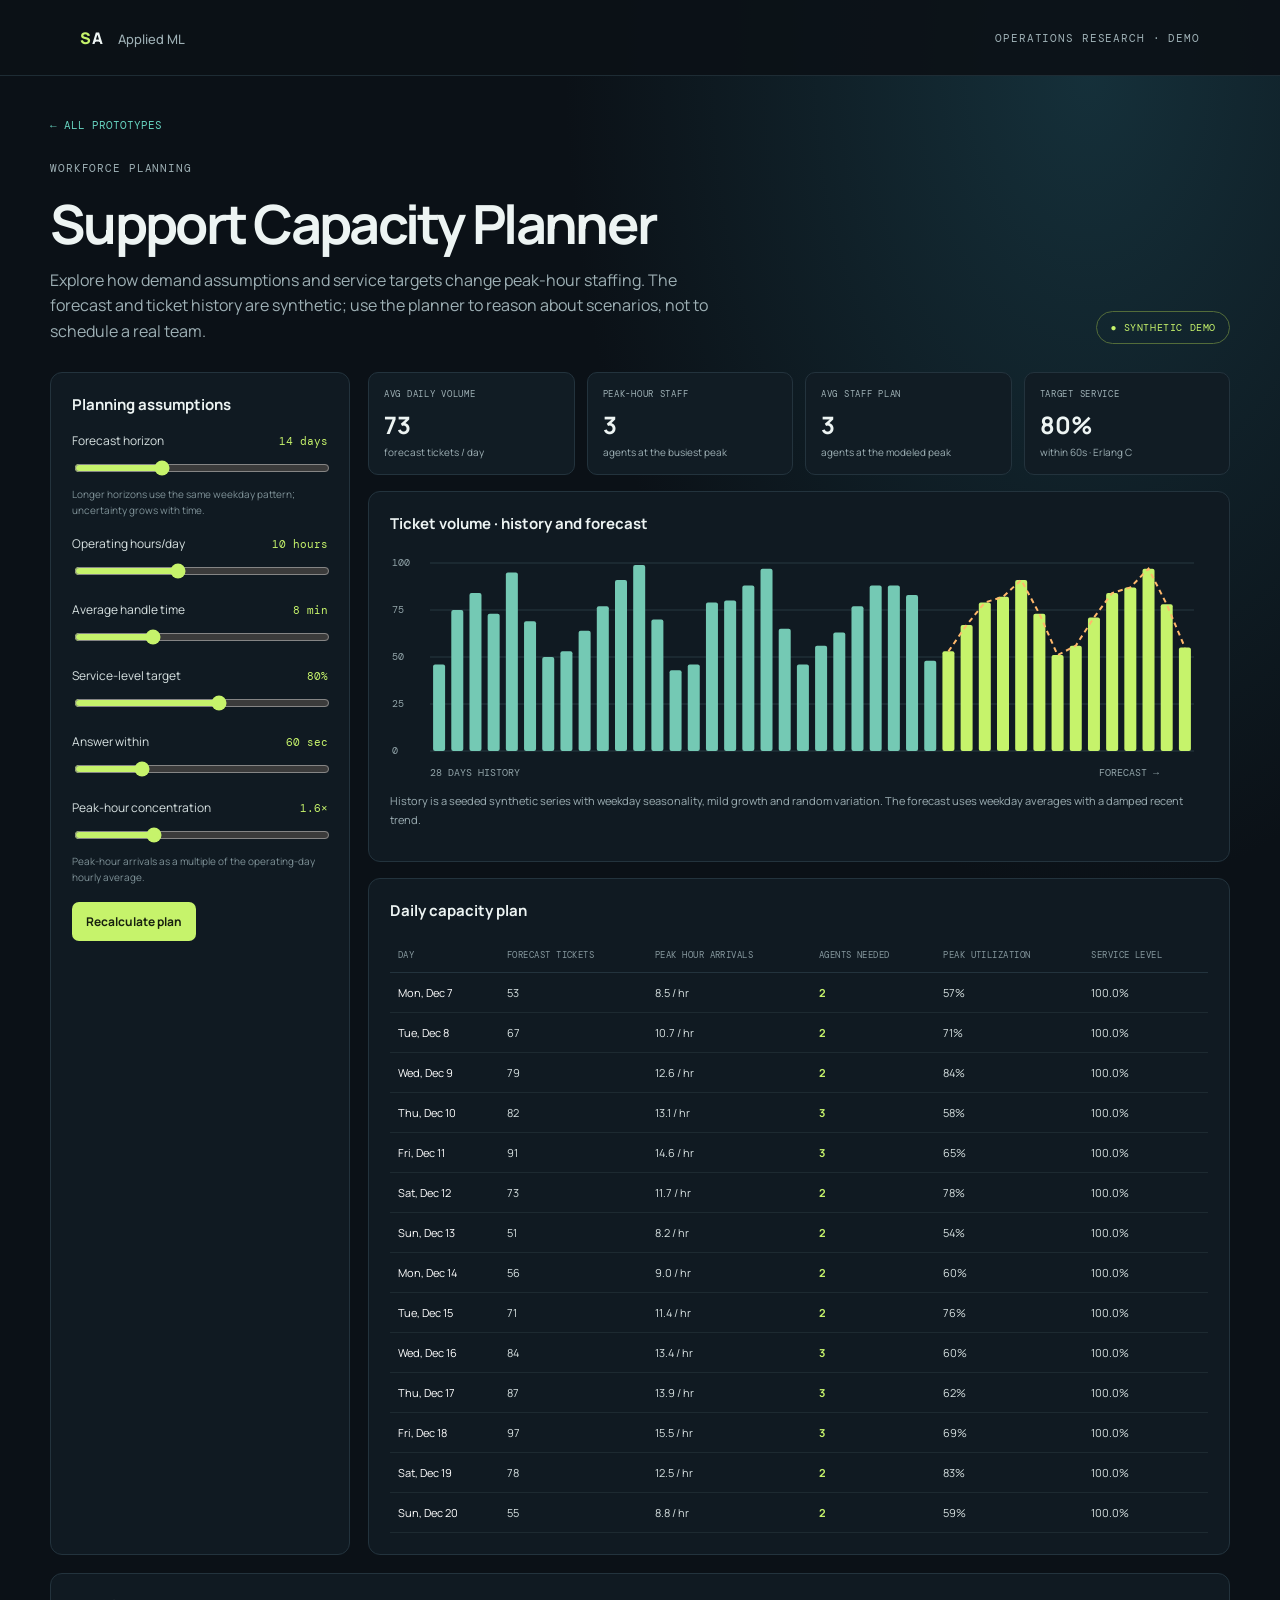
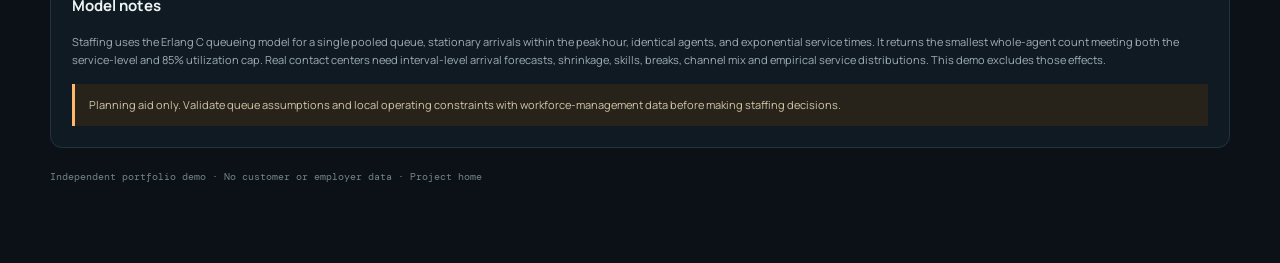
==== apps/support-capacity-planner/index.html @ 82129cc0 "Add support capacity planner and prompt injection lab" ====
<!doctype html>
<html lang="en">
<head>
  <meta charset="utf-8"><meta name="viewport" content="width=device-width, initial-scale=1">
  <meta name="description" content="Forecast synthetic support demand and estimate staffing with Erlang C.">
  <title>Support Capacity Planner | Applied ML & AI</title><link rel="stylesheet" href="../../styles.css">
</head>
<body>
  <header class="site-header"><a class="brand" href="../../">SA <span>Applied ML</span></a><span class="header-note">OPERATIONS RESEARCH · DEMO</span></header>
  <main class="app-main">
    <a class="back" href="../../">← ALL PROTOTYPES</a>
    <section class="app-hero"><div><p class="eyebrow">WORKFORCE PLANNING</p><h1>Support Capacity Planner</h1><p>Explore how demand assumptions and service targets change peak-hour staffing. The forecast and ticket history are synthetic; use the planner to reason about scenarios, not to schedule a real team.</p></div><span class="status-pill">● SYNTHETIC DEMO</span></section>
    <div class="dashboard-grid">
      <aside class="panel">
        <h2>Planning assumptions</h2>
        <div class="form-row"><label for="horizon">Forecast horizon <output id="horizon-out">14 days</output></label><input id="horizon" type="range" min="7" max="28" value="14"><div class="helper">Longer horizons use the same weekday pattern; uncertainty grows with time.</div></div>
        <div class="form-row"><label for="hours">Operating hours/day <output id="hours-out">10 hours</output></label><input id="hours" type="range" min="6" max="16" value="10"></div>
        <div class="form-row"><label for="aht">Average handle time <output id="aht-out">8 min</output></label><input id="aht" type="range" min="3" max="20" value="8"></div>
        <div class="form-row"><label for="service">Service-level target <output id="service-out">80%</output></label><input id="service" type="range" min="60" max="95" value="80" step="5"></div>
        <div class="form-row"><label for="answer">Answer within <output id="answer-out">60 sec</output></label><input id="answer" type="range" min="20" max="180" value="60" step="10"></div>
        <div class="form-row"><label for="peak">Peak-hour concentration <output id="peak-out">1.6×</output></label><input id="peak" type="range" min="10" max="30" value="16"><div class="helper">Peak-hour arrivals as a multiple of the operating-day hourly average.</div></div>
        <button class="btn" id="recalculate">Recalculate plan</button>
      </aside>
      <section>
        <div class="metrics" id="metrics"></div>
        <div class="panel chart-panel"><h2>Ticket volume · history and forecast</h2><svg class="chart" id="volume-chart" role="img" aria-label="Synthetic daily ticket volume and forecast"></svg><p class="note">History is a seeded synthetic series with weekday seasonality, mild growth and random variation. The forecast uses weekday averages with a damped recent trend.</p></div>
        <div class="panel"><h2>Daily capacity plan</h2><div class="table-wrap"><table><thead><tr><th>Day</th><th>Forecast tickets</th><th>Peak hour arrivals</th><th>Agents needed</th><th>Peak utilization</th><th>Service level</th></tr></thead><tbody id="plan-body"></tbody></table></div></div>
      </section>
    </div>
    <section class="panel" style="margin-top:18px"><h2>Model notes</h2><p class="note">Staffing uses the Erlang C queueing model for a single pooled queue, stationary arrivals within the peak hour, identical agents, and exponential service times. It returns the smallest whole-agent count meeting both the service-level and 85% utilization cap. Real contact centers need interval-level arrival forecasts, shrinkage, skills, breaks, channel mix and empirical service distributions. This demo excludes those effects.</p><div class="warning">Planning aid only. Validate queue assumptions and local operating constraints with workforce-management data before making staffing decisions.</div></section>
    <footer class="footer-small">Independent portfolio demo · No customer or employer data · <a href="../../">Project home</a></footer>
  </main><script src="app.js"></script>
</body>
</html>
---- styles.css ----
@import url('https://fonts.googleapis.com/css2?family=DM+Mono:wght@400;500&family=Manrope:wght@400;500;600;700;800&display=swap');
:root{--bg:#0b1117;--panel:#111c24;--panel2:#14212a;--line:#23333d;--text:#edf4f3;--muted:#9eb0b5;--lime:#c6f36b;--teal:#67d4c0;--orange:#ffb86b;--red:#ff7e77;--blue:#8cbcff;--mono:'DM Mono',monospace;--sans:'Manrope',system-ui,sans-serif}
*{box-sizing:border-box}html{background:var(--bg);scroll-behavior:smooth}body{margin:0;background:radial-gradient(ellipse at 85% 4%,#15303a 0,transparent 34%),var(--bg);color:var(--text);font-family:var(--sans);min-height:100vh}a{color:inherit;text-decoration:none}.wrap{width:min(1120px,calc(100% - 48px));margin:auto}.site-header{height:76px;display:flex;align-items:center;justify-content:space-between;padding:0 max(24px,calc((100% - 1120px)/2));border-bottom:1px solid #1e2c34;background:#0b1117e8}.brand{font-weight:800;letter-spacing:.06em}.brand:first-letter{color:var(--lime)}.brand span{margin-left:10px;font-size:13px;color:var(--muted);font-weight:500;letter-spacing:0}.header-note,.eyebrow,.tag,.mono,.metric-label{font-family:var(--mono);font-size:11px;letter-spacing:.08em;text-transform:uppercase;color:var(--muted)}.landing{padding-top:86px}.eyebrow{color:var(--teal);margin:0 0 20px}.landing h1{font-size:clamp(42px,7vw,76px);line-height:1.05;max-width:860px;letter-spacing:-.06em;margin:0}.landing h1 span{color:var(--lime)}.lede{font-size:17px;line-height:1.7;color:var(--muted);max-width:690px;margin:24px 0 50px}.project-grid{display:grid;grid-template-columns:repeat(2,minmax(0,1fr));gap:20px}.project-card{background:linear-gradient(145deg,#13212a,#101820);border:1px solid var(--line);padding:27px;border-radius:14px;transition:.2s;min-height:300px;display:flex;flex-direction:column}.project-card:hover{transform:translateY(-4px);border-color:#637b54;box-shadow:0 16px 50px #0005}.card-top{display:flex;justify-content:space-between}.tag{color:var(--teal)}.arrow{font-size:22px;color:var(--lime)}.icon-box{margin-top:25px;width:42px;height:42px;display:grid;place-items:center;border-radius:10px;background:#263c2e;color:var(--lime);font-size:23px}.icon-box.shield{background:#16383a;color:var(--teal)}.project-card h2{font-size:22px;margin:18px 0 8px}.project-card p{color:var(--muted);line-height:1.65;font-size:14px;margin:0 0 23px}.card-foot{margin-top:auto;border-top:1px solid var(--line);padding-top:16px;display:flex;gap:16px;flex-wrap:wrap;color:#c0cdce;font:10px var(--mono)}.principles{border-top:1px solid var(--line);margin-top:72px;padding-top:30px}.principle-grid{display:grid;grid-template-columns:repeat(3,1fr);gap:30px}.principle-grid div{display:grid;gap:8px}.principle-grid b{font-size:14px}.principle-grid span{color:var(--muted);font-size:12px;line-height:1.6}.site-footer{border-top:1px solid var(--line);color:#72838a;margin-top:64px;padding:24px 0 36px;font:11px var(--mono)}
.app-main{width:min(1180px,calc(100% - 40px));margin:36px auto 80px}.back{font:11px var(--mono);color:var(--teal);display:inline-block;margin-bottom:28px}.app-hero{display:flex;justify-content:space-between;align-items:end;gap:24px;margin-bottom:28px}.app-hero h1{font-size:clamp(34px,5vw,54px);letter-spacing:-.05em;margin:8px 0}.app-hero p{max-width:670px;color:var(--muted);line-height:1.6;margin:0}.status-pill{white-space:nowrap;color:var(--lime);border:1px solid #536c3a;border-radius:30px;padding:9px 13px;font:10px var(--mono);letter-spacing:.06em}.dashboard-grid{display:grid;grid-template-columns:300px minmax(0,1fr);gap:18px}.panel{background:#101a22;border:1px solid var(--line);border-radius:12px;padding:21px}.panel h2,.panel h3{margin:0 0 17px}.panel h2{font-size:15px}.panel h3{font-size:13px}.form-row{margin:17px 0}.form-row label{display:flex;justify-content:space-between;align-items:center;font-size:12px;color:#d7e1e1;margin-bottom:9px}.form-row output{font:11px var(--mono);color:var(--lime)}input[type=range]{width:100%;accent-color:var(--lime)}.select,select{width:100%;background:#0d151b;border:1px solid #32434b;color:var(--text);border-radius:7px;padding:10px;font:12px var(--sans)}.helper{font-size:10px;line-height:1.55;color:#7f9298;margin-top:6px}.btn{border:0;background:var(--lime);color:#17200e;padding:11px 14px;border-radius:7px;font:700 12px var(--sans);cursor:pointer}.btn:hover{filter:brightness(1.08)}.btn.secondary{color:var(--text);background:#23333d;border:1px solid #354750}.metrics{display:grid;grid-template-columns:repeat(4,1fr);gap:12px;margin-bottom:16px}.metric{background:var(--panel);border:1px solid var(--line);border-radius:10px;padding:15px}.metric-label{font-size:9px}.metric-value{font-size:24px;font-weight:700;margin:8px 0 4px}.metric-sub{font-size:10px;color:var(--muted)}.chart-panel{margin-bottom:16px}.chart{width:100%;height:230px;display:block;overflow:visible}.chart-label{fill:#91a3a8;font:10px var(--mono)}.grid-line{stroke:#273840;stroke-width:1}.bar{fill:#74c9b4}.bar.recent{fill:var(--lime)}.forecast-line{stroke:var(--orange);stroke-width:2;stroke-dasharray:5 4;fill:none}.forecast-dot{fill:var(--orange)}.table-wrap{overflow:auto}table{width:100%;border-collapse:collapse;font-size:11px}th{text-align:left;color:#86989e;font:9px var(--mono);text-transform:uppercase;letter-spacing:.05em;padding:11px 8px;border-bottom:1px solid var(--line)}td{padding:12px 8px;border-bottom:1px solid #1d2a31;color:#d7e1e1}td:first-child{color:#fff}.staff{color:var(--lime);font-weight:700}.warning{border-left:3px solid var(--orange);background:#28231a;padding:12px 14px;color:#d2c7a9;font-size:11px;line-height:1.6;margin-top:15px}.note{color:var(--muted);font-size:11px;line-height:1.65}.tabs{display:flex;gap:7px;border-bottom:1px solid var(--line);margin-bottom:18px}.tab{border:0;background:none;color:var(--muted);padding:12px 15px;font:11px var(--mono);cursor:pointer;border-bottom:2px solid transparent}.tab.active{color:var(--lime);border-bottom-color:var(--lime)}.tab-content{display:none}.tab-content.active{display:block}.input-area{width:100%;min-height:185px;resize:vertical;background:#0b1319;color:#e7f0ef;border:1px solid #33464f;border-radius:8px;padding:14px;font:12px/1.6 var(--mono)}.severity{display:inline-block;border-radius:20px;padding:6px 9px;font:10px var(--mono);letter-spacing:.05em}.severity.high{background:#482523;color:#ff9992}.severity.medium{background:#44361f;color:#ffd18c}.severity.low{background:#1c392f;color:#8ee3bd}.finding{border-bottom:1px solid var(--line);padding:12px 0;font-size:12px;line-height:1.5}.finding strong{color:#ffb0a8}.result-box{padding:14px;border-radius:8px;margin:15px 0;font-size:12px;line-height:1.55}.result-box.danger{background:#351f20;border:1px solid #683b3e}.result-box.safe{background:#152d27;border:1px solid #315d4d}.result-box.neutral{background:#202e35;border:1px solid #3b5059}.tool-grid{display:grid;grid-template-columns:repeat(2,1fr);gap:10px}.tool-option{background:#0e171d;border:1px solid var(--line);border-radius:8px;padding:12px;font-size:11px;cursor:pointer;color:var(--text)}.tool-option:hover,.tool-option.selected{border-color:var(--teal);background:#14282b}.tool-option.danger-tool{color:#ffb6af}.benchmark-summary{display:flex;gap:12px;flex-wrap:wrap;margin:18px 0}.benchmark-summary .metric{flex:1;min-width:110px}.benchmark-summary .metric-value{font-size:20px}.footer-small{color:#71848a;font:10px var(--mono);margin-top:22px}.code-chip{font:10px var(--mono);color:var(--teal);background:#1a2c32;padding:4px 6px;border-radius:4px}.two-col{display:grid;grid-template-columns:1fr 1fr;gap:16px}.divider{border:0;border-top:1px solid var(--line);margin:18px 0}
@media(max-width:850px){.dashboard-grid{grid-template-columns:1fr}.metrics{grid-template-columns:repeat(2,1fr)}.app-hero{display:block}.status-pill{display:inline-block;margin-top:15px}.principle-grid{grid-template-columns:1fr;gap:20px}}@media(max-width:600px){.wrap{width:calc(100% - 32px)}.site-header{padding:0 16px}.header-note{display:none}.landing{padding-top:56px}.project-grid{grid-template-columns:1fr}.project-card{min-height:270px}.app-main{width:calc(100% - 24px);margin-top:20px}.panel{padding:16px}.metrics{gap:8px}.metric{padding:11px}.metric-value{font-size:19px}.two-col{grid-template-columns:1fr}.chart{height:190px}}
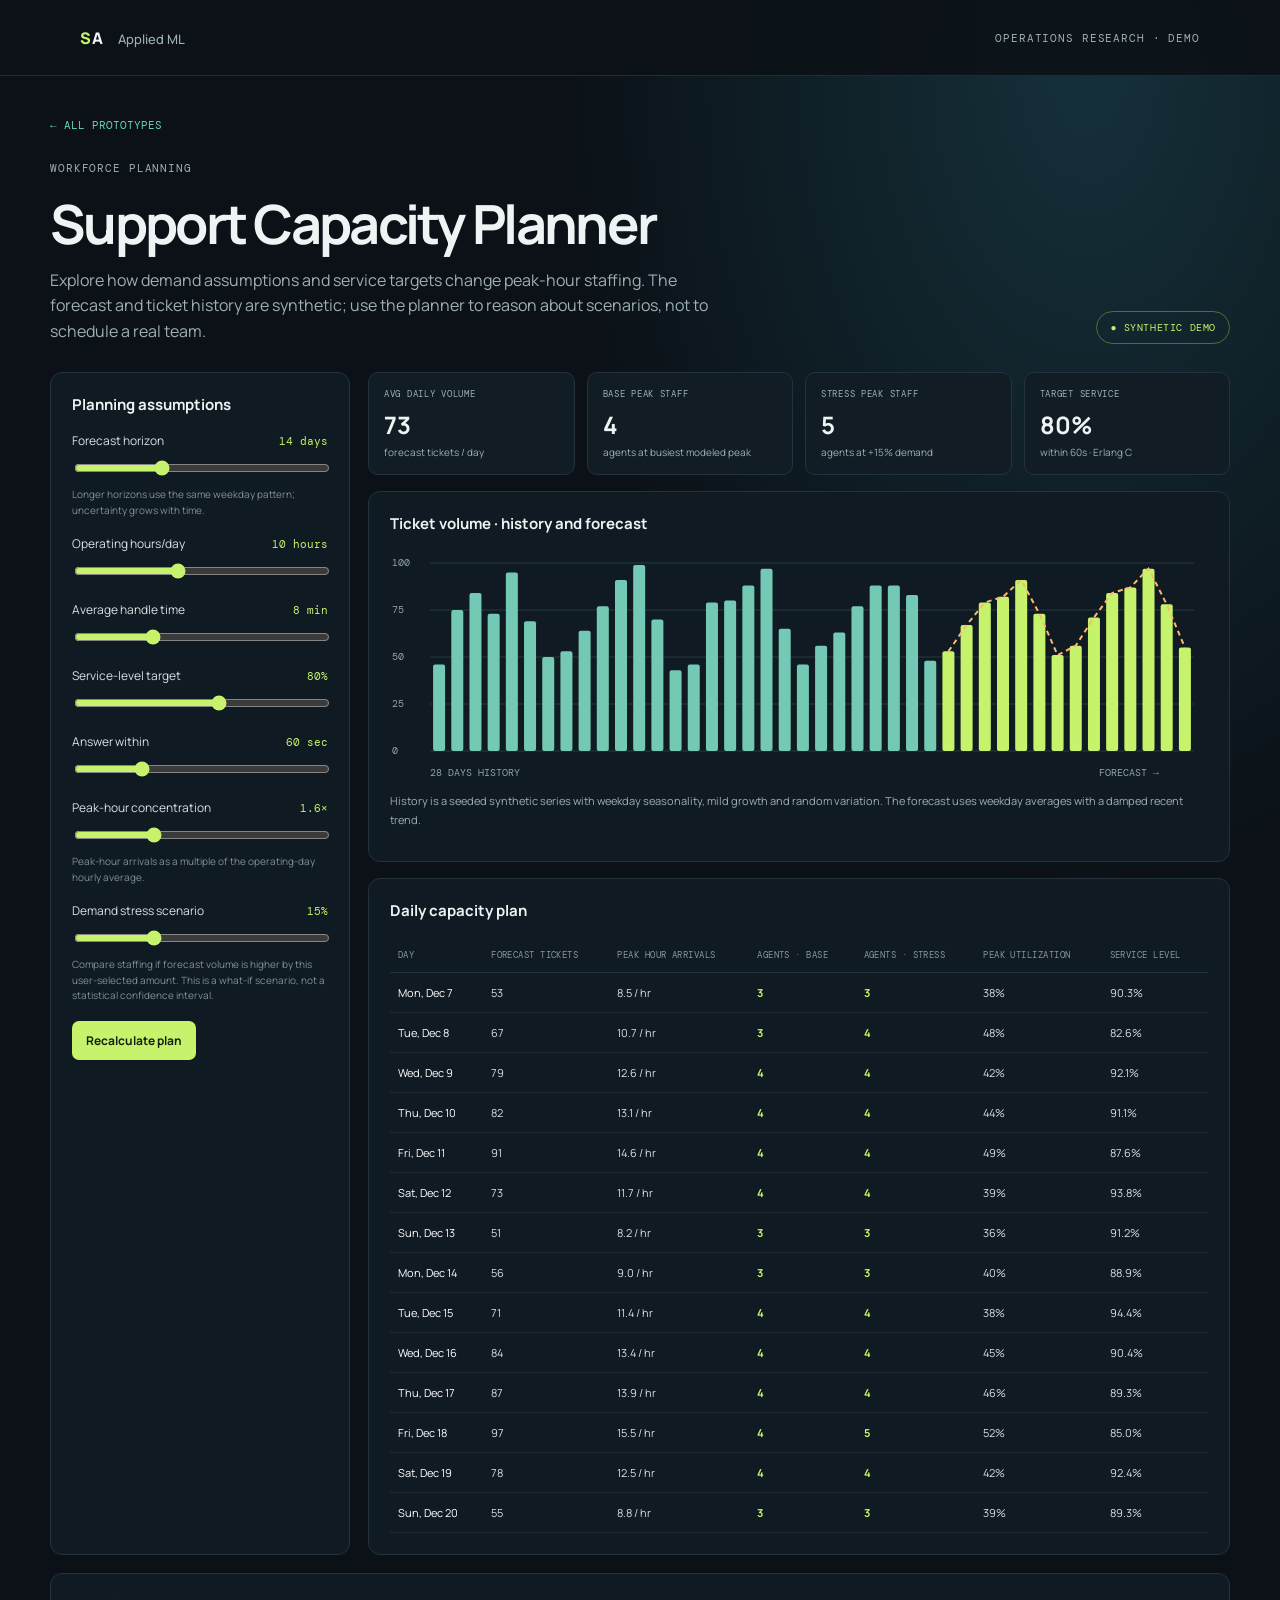
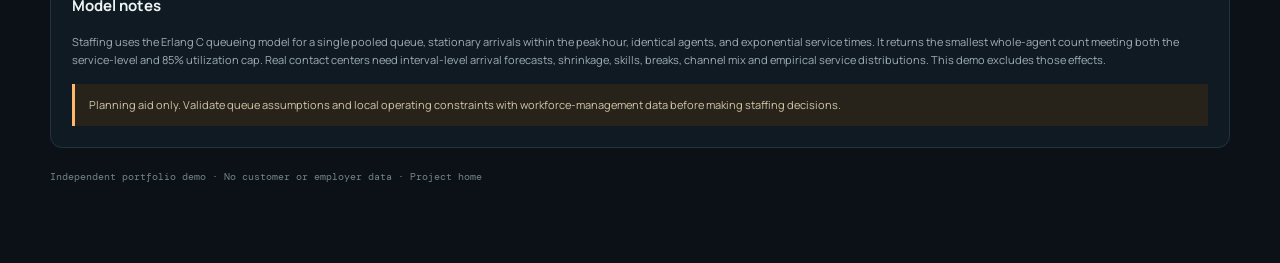
==== commit a4a9520d: "Add scenario analysis and evidence to portfolio demos" ====
--- a/apps/support-capacity-planner/index.html
+++ b/apps/support-capacity-planner/index.html
@@ -19,12 +19,13 @@
         <div class="form-row"><label for="service">Service-level target <output id="service-out">80%</output></label><input id="service" type="range" min="60" max="95" value="80" step="5"></div>
         <div class="form-row"><label for="answer">Answer within <output id="answer-out">60 sec</output></label><input id="answer" type="range" min="20" max="180" value="60" step="10"></div>
         <div class="form-row"><label for="peak">Peak-hour concentration <output id="peak-out">1.6×</output></label><input id="peak" type="range" min="10" max="30" value="16"><div class="helper">Peak-hour arrivals as a multiple of the operating-day hourly average.</div></div>
+        <div class="form-row"><label for="demand-uplift">Demand stress scenario <output id="uplift-out">15%</output></label><input id="demand-uplift" type="range" min="0" max="50" value="15" step="5"><div class="helper">Compare staffing if forecast volume is higher by this user-selected amount. This is a what-if scenario, not a statistical confidence interval.</div></div>
         <button class="btn" id="recalculate">Recalculate plan</button>
       </aside>
       <section>
         <div class="metrics" id="metrics"></div>
         <div class="panel chart-panel"><h2>Ticket volume · history and forecast</h2><svg class="chart" id="volume-chart" role="img" aria-label="Synthetic daily ticket volume and forecast"></svg><p class="note">History is a seeded synthetic series with weekday seasonality, mild growth and random variation. The forecast uses weekday averages with a damped recent trend.</p></div>
-        <div class="panel"><h2>Daily capacity plan</h2><div class="table-wrap"><table><thead><tr><th>Day</th><th>Forecast tickets</th><th>Peak hour arrivals</th><th>Agents needed</th><th>Peak utilization</th><th>Service level</th></tr></thead><tbody id="plan-body"></tbody></table></div></div>
+        <div class="panel"><h2>Daily capacity plan</h2><div class="table-wrap"><table><thead><tr><th>Day</th><th>Forecast tickets</th><th>Peak hour arrivals</th><th>Agents · base</th><th>Agents · stress</th><th>Peak utilization</th><th>Service level</th></tr></thead><tbody id="plan-body"></tbody></table></div></div>
       </section>
     </div>
     <section class="panel" style="margin-top:18px"><h2>Model notes</h2><p class="note">Staffing uses the Erlang C queueing model for a single pooled queue, stationary arrivals within the peak hour, identical agents, and exponential service times. It returns the smallest whole-agent count meeting both the service-level and 85% utilization cap. Real contact centers need interval-level arrival forecasts, shrinkage, skills, breaks, channel mix and empirical service distributions. This demo excludes those effects.</p><div class="warning">Planning aid only. Validate queue assumptions and local operating constraints with workforce-management data before making staffing decisions.</div></section>
--- a/styles.css
+++ b/styles.css
@@ -3,4 +3,5 @@
 *{box-sizing:border-box}html{background:var(--bg);scroll-behavior:smooth}body{margin:0;background:radial-gradient(ellipse at 85% 4%,#15303a 0,transparent 34%),var(--bg);color:var(--text);font-family:var(--sans);min-height:100vh}a{color:inherit;text-decoration:none}.wrap{width:min(1120px,calc(100% - 48px));margin:auto}.site-header{height:76px;display:flex;align-items:center;justify-content:space-between;padding:0 max(24px,calc((100% - 1120px)/2));border-bottom:1px solid #1e2c34;background:#0b1117e8}.brand{font-weight:800;letter-spacing:.06em}.brand:first-letter{color:var(--lime)}.brand span{margin-left:10px;font-size:13px;color:var(--muted);font-weight:500;letter-spacing:0}.header-note,.eyebrow,.tag,.mono,.metric-label{font-family:var(--mono);font-size:11px;letter-spacing:.08em;text-transform:uppercase;color:var(--muted)}.landing{padding-top:86px}.eyebrow{color:var(--teal);margin:0 0 20px}.landing h1{font-size:clamp(42px,7vw,76px);line-height:1.05;max-width:860px;letter-spacing:-.06em;margin:0}.landing h1 span{color:var(--lime)}.lede{font-size:17px;line-height:1.7;color:var(--muted);max-width:690px;margin:24px 0 50px}.project-grid{display:grid;grid-template-columns:repeat(2,minmax(0,1fr));gap:20px}.project-card{background:linear-gradient(145deg,#13212a,#101820);border:1px solid var(--line);padding:27px;border-radius:14px;transition:.2s;min-height:300px;display:flex;flex-direction:column}.project-card:hover{transform:translateY(-4px);border-color:#637b54;box-shadow:0 16px 50px #0005}.card-top{display:flex;justify-content:space-between}.tag{color:var(--teal)}.arrow{font-size:22px;color:var(--lime)}.icon-box{margin-top:25px;width:42px;height:42px;display:grid;place-items:center;border-radius:10px;background:#263c2e;color:var(--lime);font-size:23px}.icon-box.shield{background:#16383a;color:var(--teal)}.project-card h2{font-size:22px;margin:18px 0 8px}.project-card p{color:var(--muted);line-height:1.65;font-size:14px;margin:0 0 23px}.card-foot{margin-top:auto;border-top:1px solid var(--line);padding-top:16px;display:flex;gap:16px;flex-wrap:wrap;color:#c0cdce;font:10px var(--mono)}.principles{border-top:1px solid var(--line);margin-top:72px;padding-top:30px}.principle-grid{display:grid;grid-template-columns:repeat(3,1fr);gap:30px}.principle-grid div{display:grid;gap:8px}.principle-grid b{font-size:14px}.principle-grid span{color:var(--muted);font-size:12px;line-height:1.6}.site-footer{border-top:1px solid var(--line);color:#72838a;margin-top:64px;padding:24px 0 36px;font:11px var(--mono)}
 .app-main{width:min(1180px,calc(100% - 40px));margin:36px auto 80px}.back{font:11px var(--mono);color:var(--teal);display:inline-block;margin-bottom:28px}.app-hero{display:flex;justify-content:space-between;align-items:end;gap:24px;margin-bottom:28px}.app-hero h1{font-size:clamp(34px,5vw,54px);letter-spacing:-.05em;margin:8px 0}.app-hero p{max-width:670px;color:var(--muted);line-height:1.6;margin:0}.status-pill{white-space:nowrap;color:var(--lime);border:1px solid #536c3a;border-radius:30px;padding:9px 13px;font:10px var(--mono);letter-spacing:.06em}.dashboard-grid{display:grid;grid-template-columns:300px minmax(0,1fr);gap:18px}.panel{background:#101a22;border:1px solid var(--line);border-radius:12px;padding:21px}.panel h2,.panel h3{margin:0 0 17px}.panel h2{font-size:15px}.panel h3{font-size:13px}.form-row{margin:17px 0}.form-row label{display:flex;justify-content:space-between;align-items:center;font-size:12px;color:#d7e1e1;margin-bottom:9px}.form-row output{font:11px var(--mono);color:var(--lime)}input[type=range]{width:100%;accent-color:var(--lime)}.select,select{width:100%;background:#0d151b;border:1px solid #32434b;color:var(--text);border-radius:7px;padding:10px;font:12px var(--sans)}.helper{font-size:10px;line-height:1.55;color:#7f9298;margin-top:6px}.btn{border:0;background:var(--lime);color:#17200e;padding:11px 14px;border-radius:7px;font:700 12px var(--sans);cursor:pointer}.btn:hover{filter:brightness(1.08)}.btn.secondary{color:var(--text);background:#23333d;border:1px solid #354750}.metrics{display:grid;grid-template-columns:repeat(4,1fr);gap:12px;margin-bottom:16px}.metric{background:var(--panel);border:1px solid var(--line);border-radius:10px;padding:15px}.metric-label{font-size:9px}.metric-value{font-size:24px;font-weight:700;margin:8px 0 4px}.metric-sub{font-size:10px;color:var(--muted)}.chart-panel{margin-bottom:16px}.chart{width:100%;height:230px;display:block;overflow:visible}.chart-label{fill:#91a3a8;font:10px var(--mono)}.grid-line{stroke:#273840;stroke-width:1}.bar{fill:#74c9b4}.bar.recent{fill:var(--lime)}.forecast-line{stroke:var(--orange);stroke-width:2;stroke-dasharray:5 4;fill:none}.forecast-dot{fill:var(--orange)}.table-wrap{overflow:auto}table{width:100%;border-collapse:collapse;font-size:11px}th{text-align:left;color:#86989e;font:9px var(--mono);text-transform:uppercase;letter-spacing:.05em;padding:11px 8px;border-bottom:1px solid var(--line)}td{padding:12px 8px;border-bottom:1px solid #1d2a31;color:#d7e1e1}td:first-child{color:#fff}.staff{color:var(--lime);font-weight:700}.warning{border-left:3px solid var(--orange);background:#28231a;padding:12px 14px;color:#d2c7a9;font-size:11px;line-height:1.6;margin-top:15px}.note{color:var(--muted);font-size:11px;line-height:1.65}.tabs{display:flex;gap:7px;border-bottom:1px solid var(--line);margin-bottom:18px}.tab{border:0;background:none;color:var(--muted);padding:12px 15px;font:11px var(--mono);cursor:pointer;border-bottom:2px solid transparent}.tab.active{color:var(--lime);border-bottom-color:var(--lime)}.tab-content{display:none}.tab-content.active{display:block}.input-area{width:100%;min-height:185px;resize:vertical;background:#0b1319;color:#e7f0ef;border:1px solid #33464f;border-radius:8px;padding:14px;font:12px/1.6 var(--mono)}.severity{display:inline-block;border-radius:20px;padding:6px 9px;font:10px var(--mono);letter-spacing:.05em}.severity.high{background:#482523;color:#ff9992}.severity.medium{background:#44361f;color:#ffd18c}.severity.low{background:#1c392f;color:#8ee3bd}.finding{border-bottom:1px solid var(--line);padding:12px 0;font-size:12px;line-height:1.5}.finding strong{color:#ffb0a8}.result-box{padding:14px;border-radius:8px;margin:15px 0;font-size:12px;line-height:1.55}.result-box.danger{background:#351f20;border:1px solid #683b3e}.result-box.safe{background:#152d27;border:1px solid #315d4d}.result-box.neutral{background:#202e35;border:1px solid #3b5059}.tool-grid{display:grid;grid-template-columns:repeat(2,1fr);gap:10px}.tool-option{background:#0e171d;border:1px solid var(--line);border-radius:8px;padding:12px;font-size:11px;cursor:pointer;color:var(--text)}.tool-option:hover,.tool-option.selected{border-color:var(--teal);background:#14282b}.tool-option.danger-tool{color:#ffb6af}.benchmark-summary{display:flex;gap:12px;flex-wrap:wrap;margin:18px 0}.benchmark-summary .metric{flex:1;min-width:110px}.benchmark-summary .metric-value{font-size:20px}.footer-small{color:#71848a;font:10px var(--mono);margin-top:22px}.code-chip{font:10px var(--mono);color:var(--teal);background:#1a2c32;padding:4px 6px;border-radius:4px}.two-col{display:grid;grid-template-columns:1fr 1fr;gap:16px}.divider{border:0;border-top:1px solid var(--line);margin:18px 0}
 @media(max-width:850px){.dashboard-grid{grid-template-columns:1fr}.metrics{grid-template-columns:repeat(2,1fr)}.app-hero{display:block}.status-pill{display:inline-block;margin-top:15px}.principle-grid{grid-template-columns:1fr;gap:20px}}@media(max-width:600px){.wrap{width:calc(100% - 32px)}.site-header{padding:0 16px}.header-note{display:none}.landing{padding-top:56px}.project-grid{grid-template-columns:1fr}.project-card{min-height:270px}.app-main{width:calc(100% - 24px);margin-top:20px}.panel{padding:16px}.metrics{gap:8px}.metric{padding:11px}.metric-value{font-size:19px}.two-col{grid-template-columns:1fr}.chart{height:190px}}
+.finding details{margin-top:8px}.finding summary{color:var(--teal);cursor:pointer;font-size:10px}.finding code{display:block;margin-top:8px;white-space:pre-wrap;overflow-wrap:anywhere;padding:9px;background:#0b1319;border-radius:6px;color:#c9d7d8;font:11px/1.5 var(--mono)}
 
